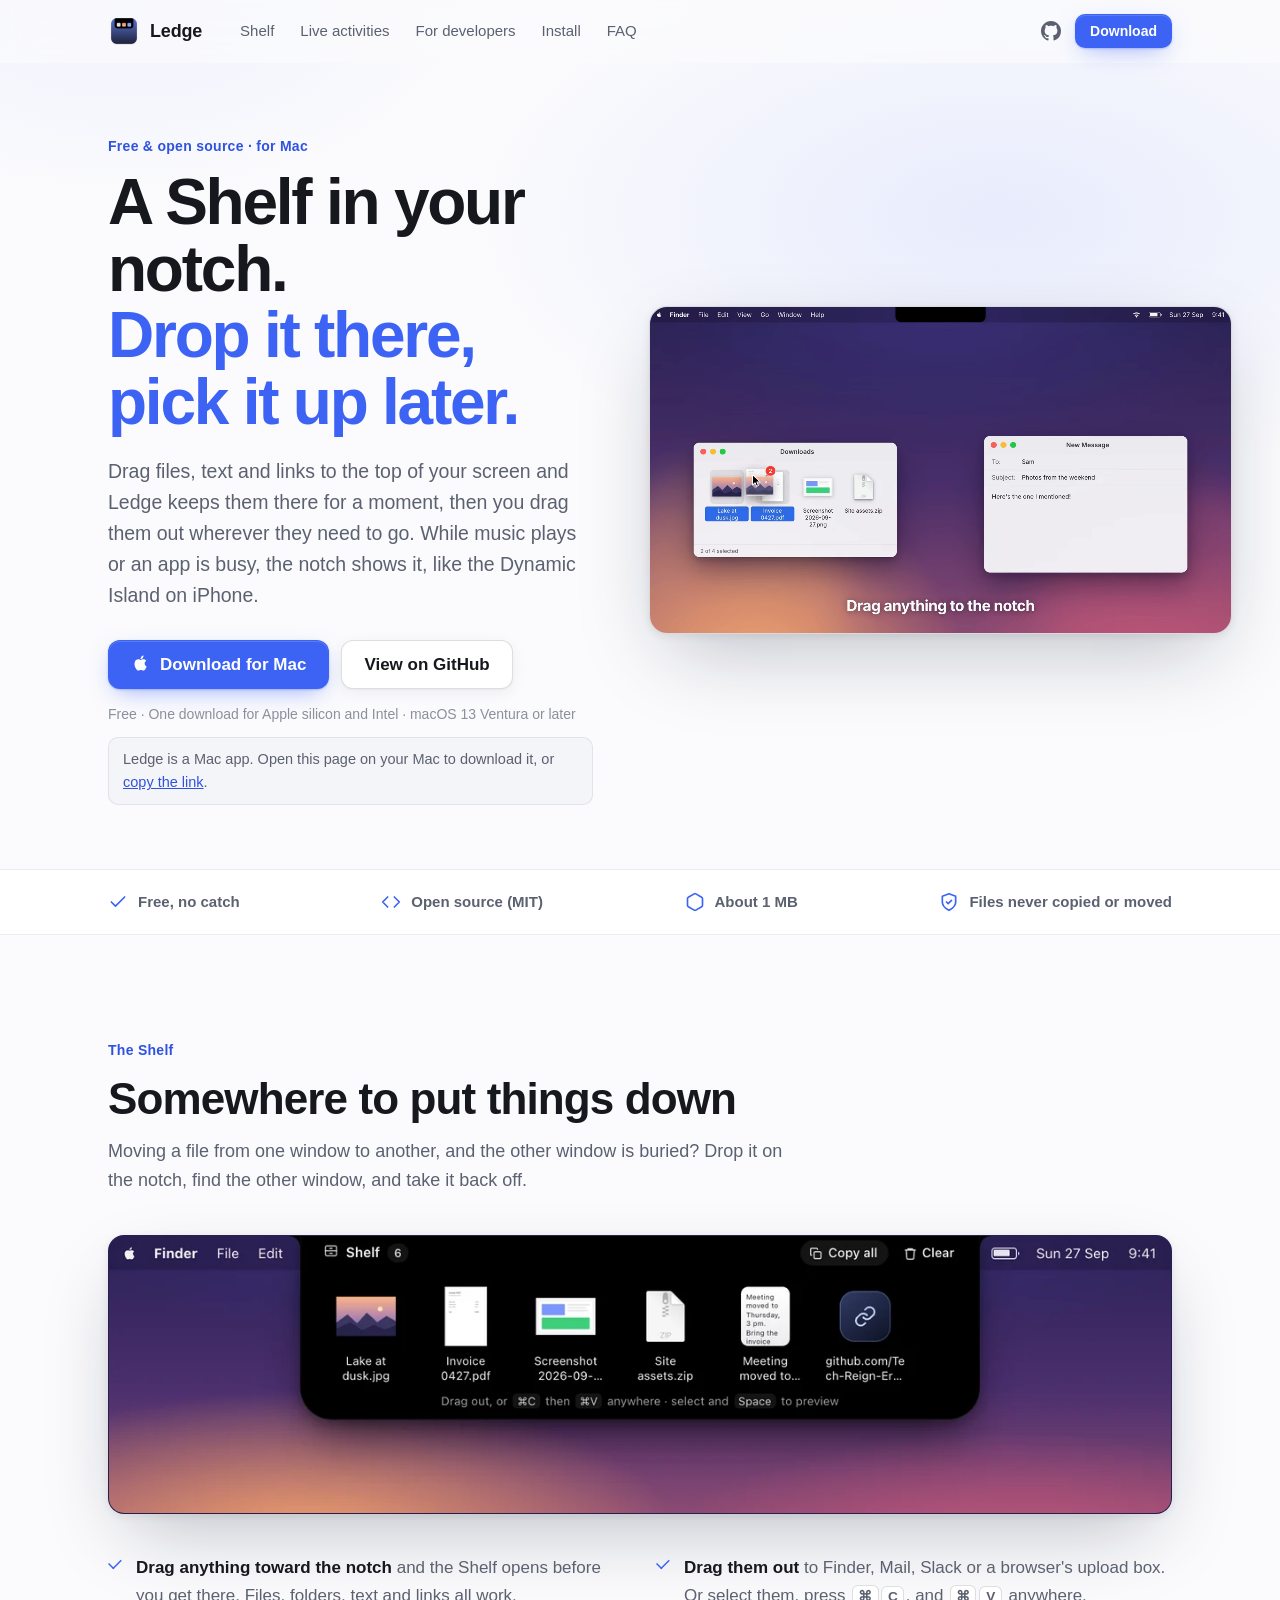
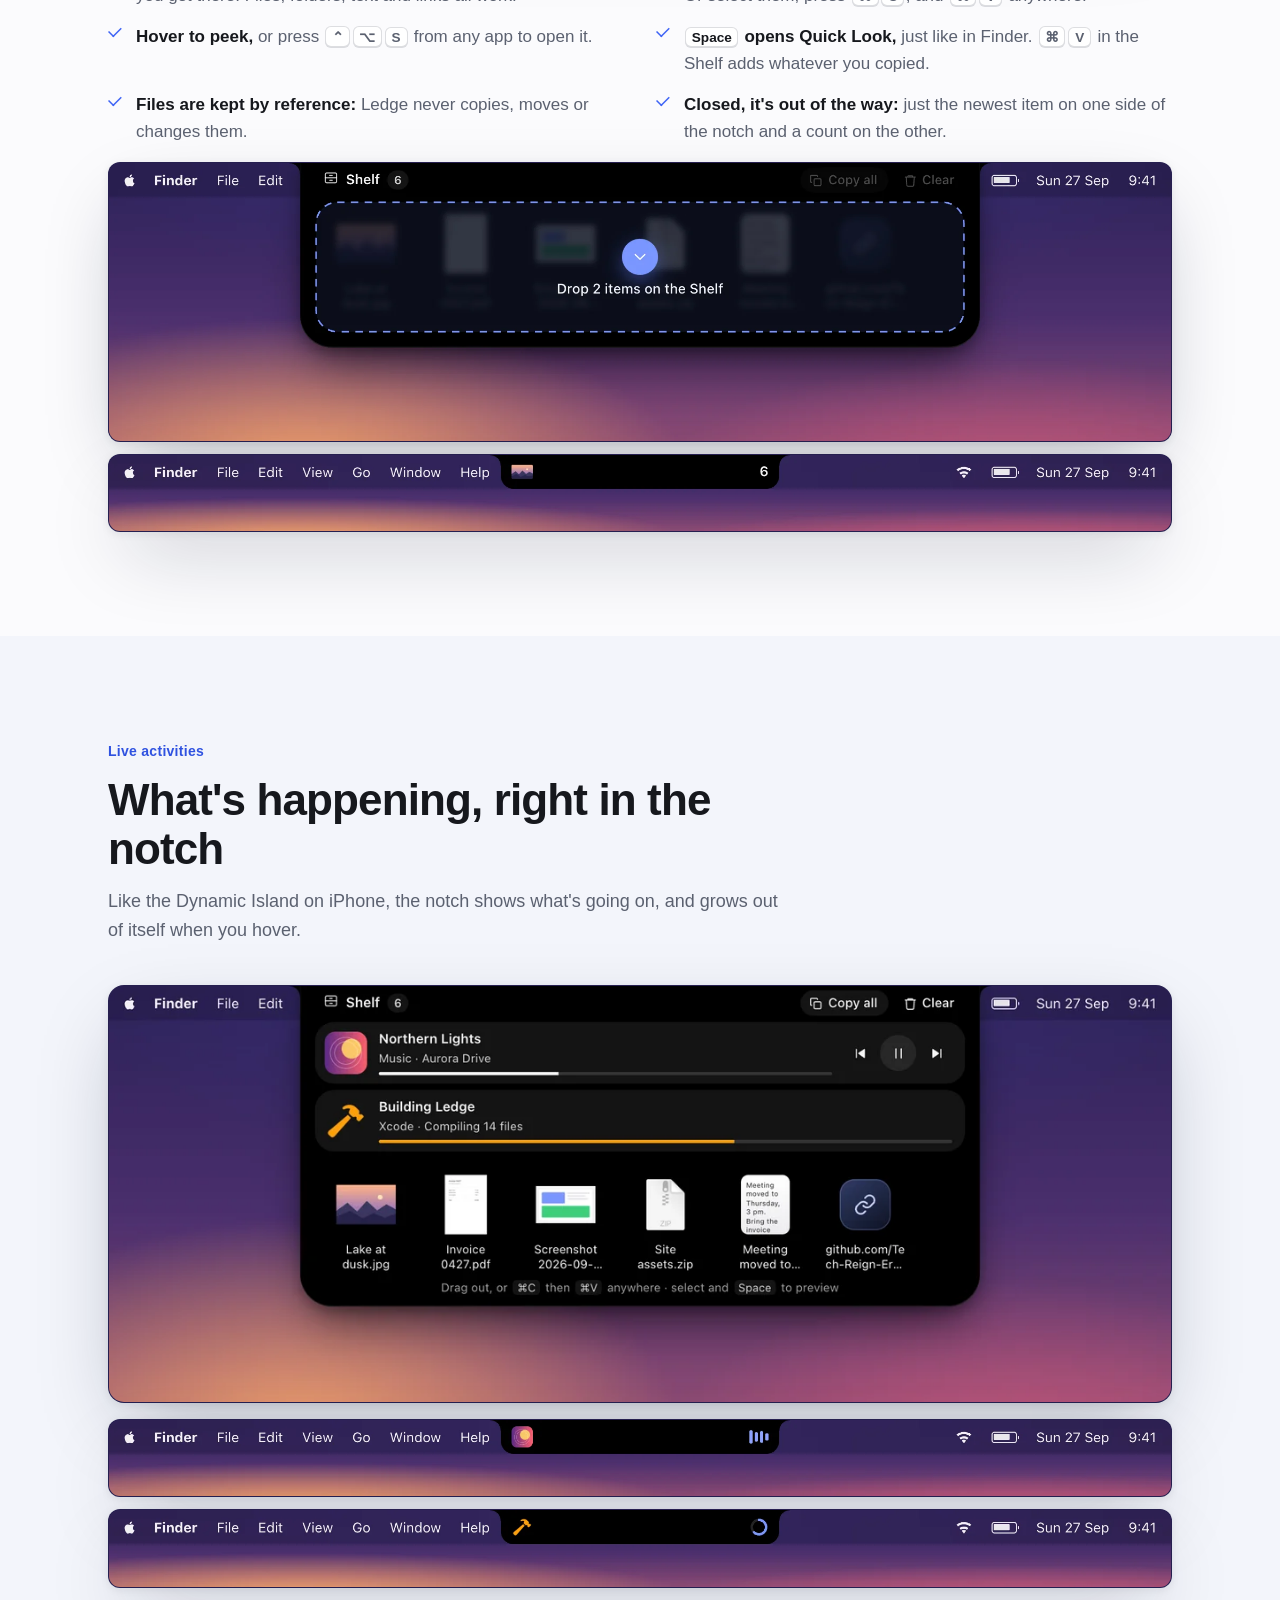
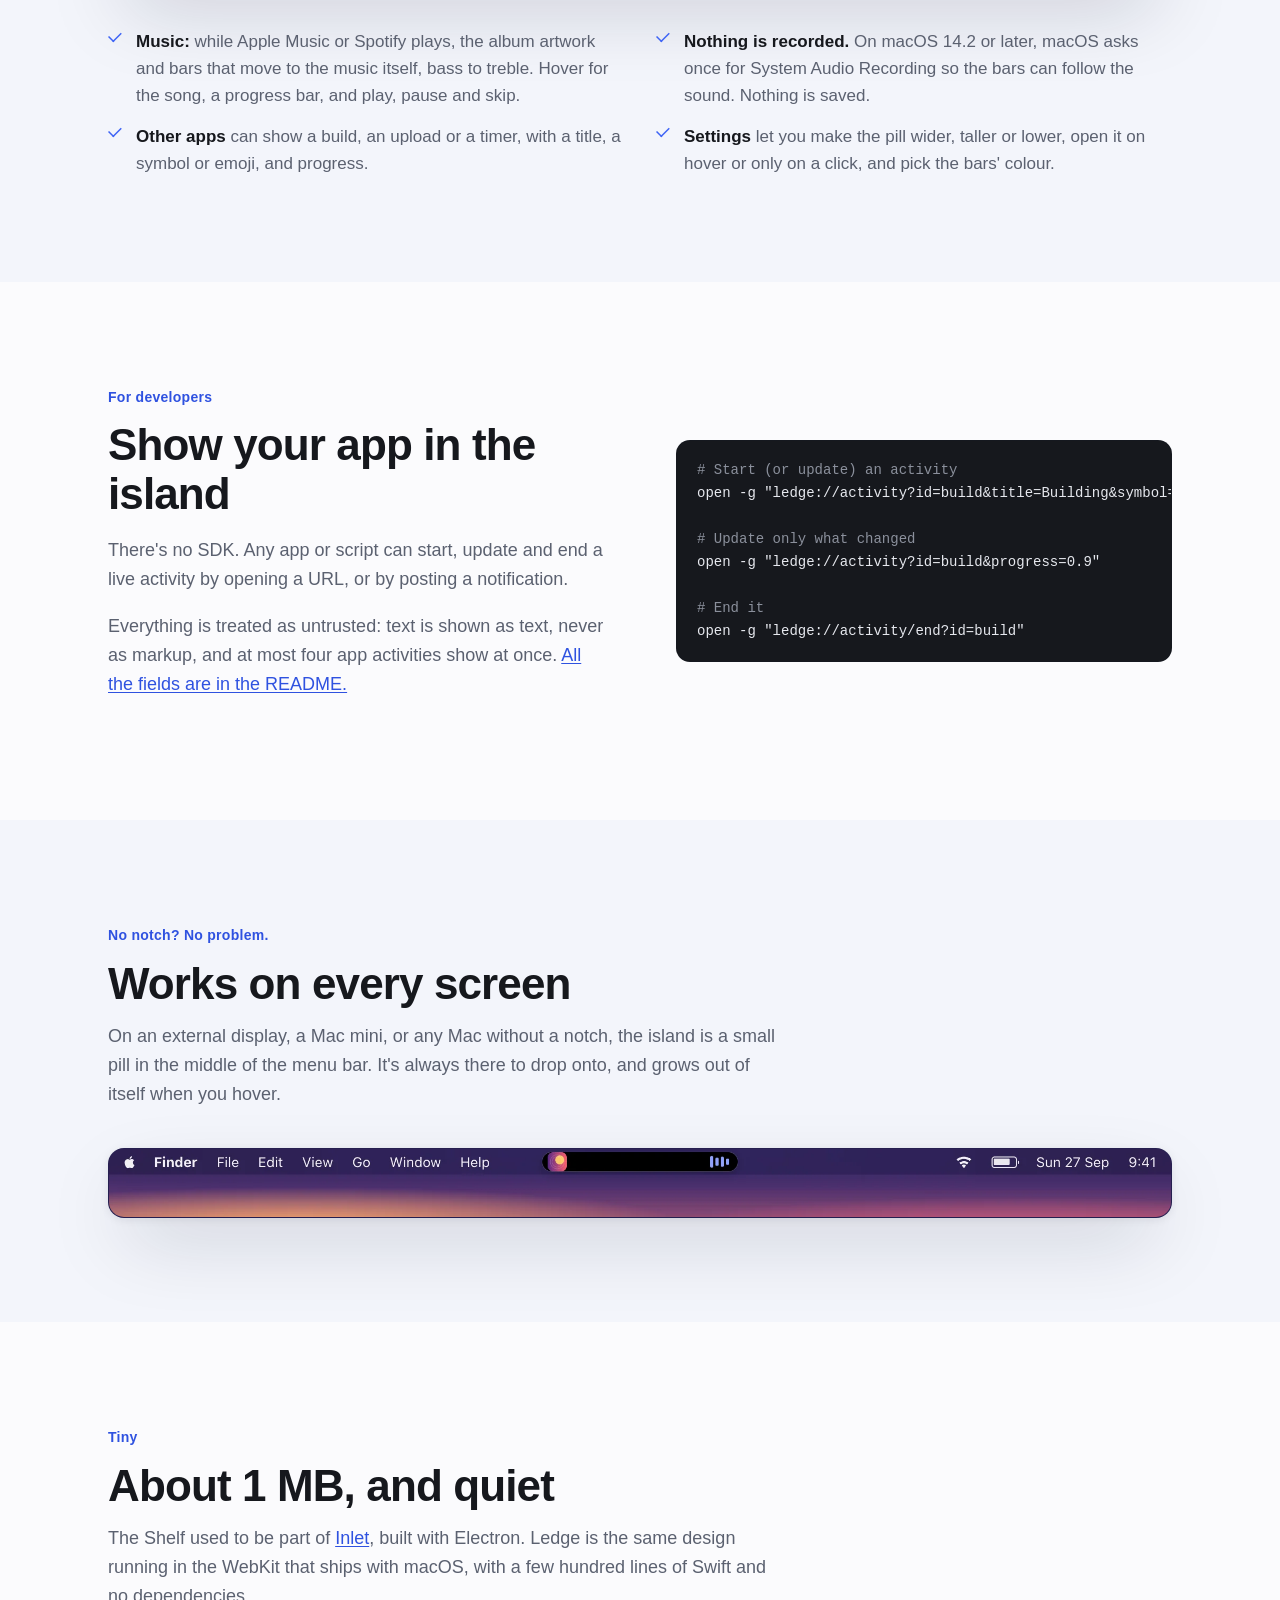
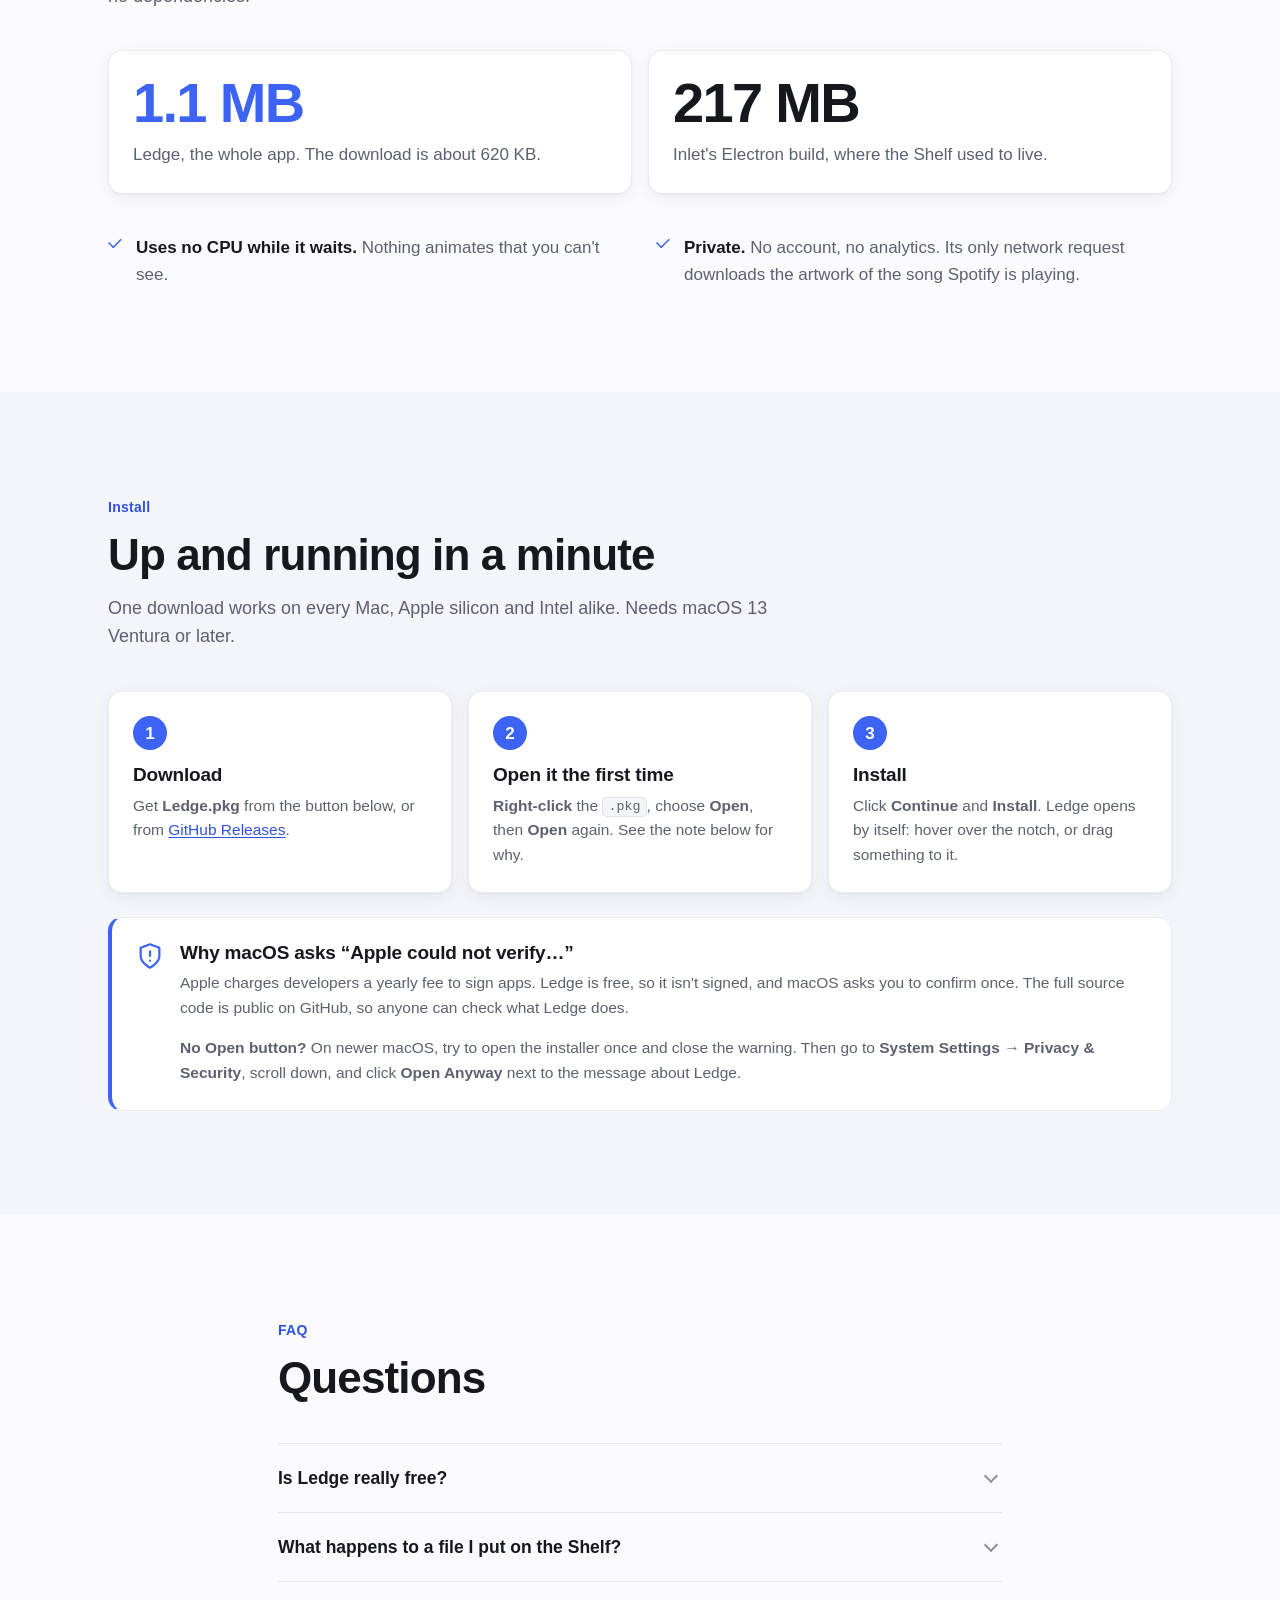
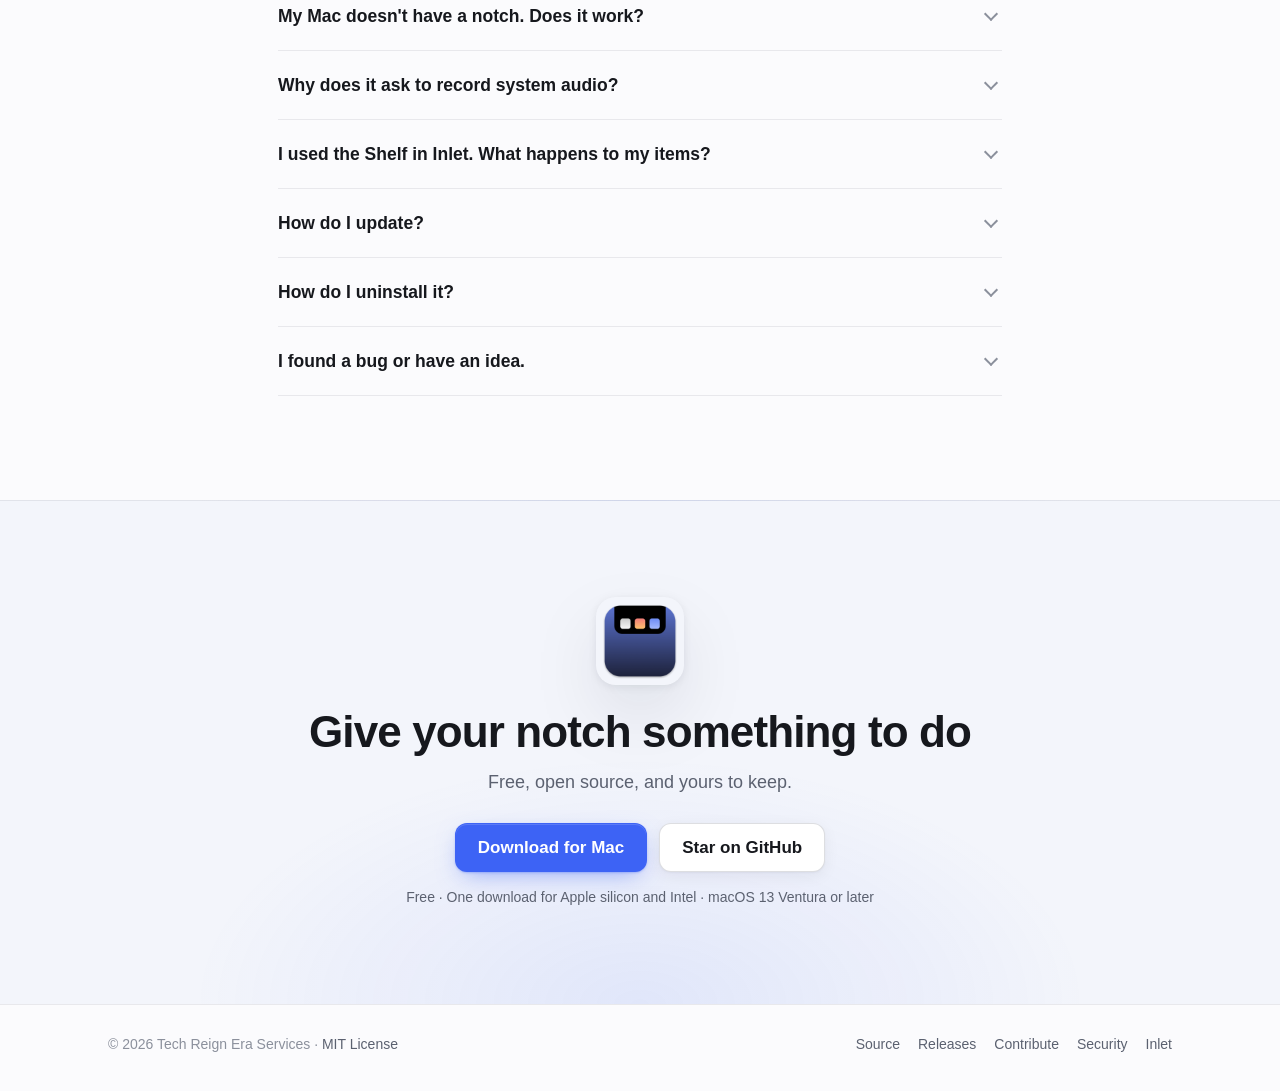
==== site/index.html @ 385684a1 "docs: demo video, screenshots and a GitHub Pages site - README opens with a 20-second demo (GIF, wit" ====
<!doctype html>
<html lang="en">
<head>
<meta charset="utf-8">
<meta name="viewport" content="width=device-width, initial-scale=1">
<title>Ledge: a Shelf in your Mac's notch</title>
<meta name="description" content="Ledge is a free, open-source Mac app that turns the notch into a Shelf. Drag files, text and links to it, then drag them out wherever they need to go. It also shows the song that's playing and what your other apps are doing, like the Dynamic Island. About 1 MB.">
<link rel="canonical" href="https://tech-reign-era-services.github.io/ledge/">
<meta name="theme-color" content="#fbfbfd" media="(prefers-color-scheme: light)">
<meta name="theme-color" content="#1b1c20" media="(prefers-color-scheme: dark)">
<meta name="color-scheme" content="light dark">

<meta property="og:type" content="website">
<meta property="og:site_name" content="Ledge">
<meta property="og:title" content="Ledge: a Shelf in your Mac's notch">
<meta property="og:description" content="Drag files, text and links to the notch, then drag them out wherever they go. Plus live activities, like the Dynamic Island. Free, open source, about 1 MB.">
<meta property="og:url" content="https://tech-reign-era-services.github.io/ledge/">
<meta property="og:image" content="https://tech-reign-era-services.github.io/ledge/assets/og.png">
<meta property="og:image:width" content="1200">
<meta property="og:image:height" content="630">
<meta property="og:image:alt" content="Ledge's icon and name: a Shelf in your Mac's notch">
<meta name="twitter:card" content="summary_large_image">
<meta name="twitter:title" content="Ledge: a Shelf in your Mac's notch">
<meta name="twitter:description" content="Drag files, text and links to the notch, then drag them out wherever they go. Free and open source.">
<meta name="twitter:image" content="https://tech-reign-era-services.github.io/ledge/assets/og.png">

<link rel="icon" href="favicon.ico" sizes="32x32">
<link rel="icon" href="assets/favicon-64.png" type="image/png" sizes="64x64">
<link rel="apple-touch-icon" href="assets/apple-touch-icon.png">
<link rel="preload" as="image" href="assets/hero-poster.webp" type="image/webp">
<link rel="stylesheet" href="styles.css">

<script type="application/ld+json">
{
  "@context": "https://schema.org",
  "@type": "SoftwareApplication",
  "name": "Ledge",
  "description": "A free, open-source Mac app that turns the notch into a Shelf for files, text and links, with live activities like the Dynamic Island.",
  "applicationCategory": "UtilitiesApplication",
  "operatingSystem": "macOS 13 or later",
  "softwareVersion": "1.2.0",
  "url": "https://tech-reign-era-services.github.io/ledge/",
  "downloadUrl": "https://github.com/Tech-Reign-Era-Services/ledge/releases/latest",
  "image": "https://tech-reign-era-services.github.io/ledge/assets/og.png",
  "screenshot": "https://tech-reign-era-services.github.io/ledge/assets/shelf.webp",
  "video": {
    "@type": "VideoObject",
    "name": "Ledge in 20 seconds",
    "description": "Files dragged to the notch, one dragged out into an email, a song playing in the island, and a build's progress from another app.",
    "thumbnailUrl": "https://tech-reign-era-services.github.io/ledge/assets/hero-poster.jpg",
    "contentUrl": "https://tech-reign-era-services.github.io/ledge/assets/hero.mp4",
    "uploadDate": "2026-09-27",
    "duration": "PT20S"
  },
  "license": "https://opensource.org/licenses/MIT",
  "isAccessibleForFree": true,
  "offers": { "@type": "Offer", "price": "0", "priceCurrency": "USD" },
  "author": { "@type": "Organization", "name": "Tech Reign Era Services", "url": "https://github.com/Tech-Reign-Era-Services" }
}
</script>
</head>
<body>

<a class="skip" href="#main">Skip to content</a>

<header class="nav" id="top">
  <div class="wrap nav-inner">
    <a class="brand" href="#top" aria-label="Ledge home">
      <img src="assets/icon-256.png" alt="" width="32" height="32">
      <span>Ledge</span>
    </a>
    <nav class="nav-links" aria-label="Sections">
      <a href="#shelf">Shelf</a>
      <a href="#live">Live activities</a>
      <a href="#apps">For developers</a>
      <a href="#install">Install</a>
      <a href="#faq">FAQ</a>
    </nav>
    <div class="nav-actions">
      <a class="gh-link" href="https://github.com/Tech-Reign-Era-Services/ledge" aria-label="Ledge on GitHub">
        <svg viewBox="0 0 16 16" width="20" height="20" aria-hidden="true"><path fill="currentColor" d="M8 0C3.58 0 0 3.58 0 8c0 3.54 2.29 6.53 5.47 7.59.4.07.55-.17.55-.38 0-.19-.01-.82-.01-1.49-2.01.37-2.53-.49-2.69-.94-.09-.23-.48-.94-.82-1.13-.28-.15-.68-.52-.01-.53.63-.01 1.08.58 1.23.82.72 1.21 1.87.87 2.33.66.07-.52.28-.87.51-1.07-1.78-.2-3.64-.89-3.64-3.95 0-.87.31-1.59.82-2.15-.08-.2-.36-1.02.08-2.12 0 0 .67-.21 2.2.82.64-.18 1.32-.27 2-.27.68 0 1.36.09 2 .27 1.53-1.04 2.2-.82 2.2-.82.44 1.1.16 1.92.08 2.12.51.56.82 1.27.82 2.15 0 3.07-1.87 3.75-3.65 3.95.29.25.54.73.54 1.48 0 1.07-.01 1.93-.01 2.2 0 .21.15.46.55.38A8.013 8.013 0 0 0 16 8c0-4.42-3.58-8-8-8Z"/></svg>
      </a>
      <a class="btn btn-sm btn-primary" href="https://github.com/Tech-Reign-Era-Services/ledge/releases/latest" data-download>Download</a>
    </div>
  </div>
</header>

<main id="main">

  <!-- Hero -->
  <section class="hero">
    <div class="wrap hero-grid">
      <div class="hero-copy">
        <p class="eyebrow">Free &amp; open source · for Mac</p>
        <h1>A Shelf in your notch. <span class="accent">Drop it there, pick it up later.</span></h1>
        <p class="lede">Drag files, text and links to the top of your screen and Ledge keeps them there for a moment, then you drag them out wherever they need to go. While music plays or an app is busy, the notch shows it, like the Dynamic Island on iPhone.</p>
        <div class="cta-row">
          <a class="btn btn-lg btn-primary" href="https://github.com/Tech-Reign-Era-Services/ledge/releases/latest" data-download>
            <svg viewBox="0 0 24 24" width="20" height="20" aria-hidden="true" class="apple"><path fill="currentColor" d="M16.37 12.63c-.02-2.26 1.85-3.35 1.93-3.4-1.05-1.54-2.69-1.75-3.27-1.77-1.39-.14-2.72.82-3.42.82-.71 0-1.8-.8-2.96-.78-1.52.02-2.93.89-3.71 2.25-1.58 2.75-.4 6.81 1.14 9.04.75 1.09 1.65 2.31 2.82 2.27 1.13-.05 1.56-.73 2.93-.73 1.36 0 1.75.73 2.95.71 1.22-.02 1.99-1.11 2.73-2.2.86-1.26 1.22-2.49 1.24-2.55-.03-.01-2.37-.91-2.38-3.61v-.05ZM14.12 5.98c.62-.76 1.04-1.8.93-2.85-.9.04-1.99.6-2.63 1.35-.58.67-1.08 1.74-.95 2.77 1 .08 2.03-.51 2.65-1.27Z"/></svg>
            Download for Mac
          </a>
          <a class="btn btn-lg btn-ghost" href="https://github.com/Tech-Reign-Era-Services/ledge">View on GitHub</a>
        </div>
        <p class="fineprint" data-release-meta>Free · One download for Apple silicon and Intel · macOS 13 Ventura or later</p>
        <p class="not-mac" hidden>Ledge is a Mac app. Open this page on your Mac to download it, or <button type="button" class="linklike" data-copy-link>copy the link</button>.</p>
      </div>
      <div class="hero-visual">
        <figure class="hero-video">
          <video autoplay muted loop playsinline preload="auto" width="1600" height="900" poster="assets/hero-poster.webp" aria-label="Ledge in 20 seconds: two files dragged from Finder to the notch, one dragged out into an email, a song playing in the island, and a build's progress from another app." data-hero-video>
            <source src="assets/hero.webm" type="video/webm">
            <source src="assets/hero.mp4" type="video/mp4">
            <img src="assets/hero-poster.jpg" width="1600" height="900" alt="Ledge open under the notch, showing the song that's playing and two files on the Shelf.">
          </video>
          <button type="button" class="video-toggle" data-video-toggle aria-label="Pause video">
            <svg class="i-pause" viewBox="0 0 24 24" aria-hidden="true"><path d="M8 5v14M16 5v14"/></svg>
            <svg class="i-play" viewBox="0 0 24 24" aria-hidden="true"><path d="M7 4.5v15l12-7.5z"/></svg>
          </button>
        </figure>
      </div>
    </div>
  </section>

  <!-- Trust strip -->
  <section class="trust" aria-label="Promises">
    <ul class="wrap trust-list">
      <li><svg viewBox="0 0 24 24" aria-hidden="true"><path d="M20 6 9 17l-5-5"/></svg>Free, no catch</li>
      <li><svg viewBox="0 0 24 24" aria-hidden="true"><path d="m16 18 6-6-6-6M8 6l-6 6 6 6"/></svg>Open source (MIT)</li>
      <li><svg viewBox="0 0 24 24" aria-hidden="true"><path d="M21 16V8a2 2 0 0 0-1-1.73l-7-4a2 2 0 0 0-2 0l-7 4A2 2 0 0 0 3 8v8a2 2 0 0 0 1 1.73l7 4a2 2 0 0 0 2 0l7-4A2 2 0 0 0 21 16z"/></svg>About 1 MB</li>
      <li><svg viewBox="0 0 24 24" aria-hidden="true"><path d="M12 22s8-4 8-10V5l-8-3-8 3v7c0 6 8 10 8 10z"/><path d="m9 12 2 2 4-4"/></svg>Files never copied or moved</li>
    </ul>
  </section>

  <!-- Shelf -->
  <section class="section" id="shelf">
    <div class="wrap">
      <header class="section-head">
        <p class="eyebrow">The Shelf</p>
        <h2>Somewhere to put things down</h2>
        <p>Moving a file from one window to another, and the other window is buried? Drop it on the notch, find the other window, and take it back off.</p>
      </header>

      <figure class="shot">
        <img src="assets/shelf-1200.webp" srcset="assets/shelf-1200.webp 1200w, assets/shelf.webp 2000w" sizes="(min-width: 1100px) 1064px, 100vw" width="2000" height="524" loading="lazy" decoding="async" alt="The Shelf open under the notch, holding a photo, a PDF, a screenshot, a zip file, a note and a link.">
      </figure>

      <ul class="points">
        <li><strong>Drag anything toward the notch</strong> and the Shelf opens before you get there. Files, folders, text and links all work.</li>
        <li><strong>Drag them out</strong> to Finder, Mail, Slack or a browser's upload box. Or select them, press <kbd>⌘</kbd><kbd>C</kbd>, and <kbd>⌘</kbd><kbd>V</kbd> anywhere.</li>
        <li><strong>Hover to peek,</strong> or press <kbd>⌃</kbd><kbd>⌥</kbd><kbd>S</kbd> from any app to open it.</li>
        <li><strong><kbd>Space</kbd> opens Quick Look,</strong> just like in Finder. <kbd>⌘</kbd><kbd>V</kbd> in the Shelf adds whatever you copied.</li>
        <li><strong>Files are kept by reference:</strong> Ledge never copies, moves or changes them.</li>
        <li><strong>Closed, it's out of the way:</strong> just the newest item on one side of the notch and a count on the other.</li>
      </ul>

      <div class="shots">
        <figure class="shot"><img src="assets/drop.webp" width="2000" height="524" loading="lazy" decoding="async" alt="The Shelf opening to take two files being dragged to it: a dashed outline says “Drop 2 items on the Shelf”."></figure>
        <figure class="shot"><img src="assets/closed.webp" width="2000" height="144" loading="lazy" decoding="async" alt="The closed Shelf in the menu bar: a thumbnail of the newest item to the left of the notch and the number 6 to the right."></figure>
      </div>
    </div>
  </section>

  <!-- Live activities -->
  <section class="section section-tint" id="live">
    <div class="wrap">
      <header class="section-head">
        <p class="eyebrow">Live activities</p>
        <h2>What's happening, right in the notch</h2>
        <p>Like the Dynamic Island on iPhone, the notch shows what's going on, and grows out of itself when you hover.</p>
      </header>

      <figure class="shot">
        <img src="assets/both-1200.webp" srcset="assets/both-1200.webp 1200w, assets/both.webp 2000w" sizes="(min-width: 1100px) 1064px, 100vw" width="2000" height="784" loading="lazy" decoding="async" alt="The island open: the song Northern Lights playing with its artwork, a progress bar and play controls, a “Building Ledge” activity from Xcode with its progress, and the Shelf's items below.">
      </figure>

      <div class="shots">
        <figure class="shot"><img src="assets/music-closed.webp" width="2000" height="144" loading="lazy" decoding="async" alt="While music plays, the closed island shows the album artwork and four bars moving to the music."></figure>
        <figure class="shot"><img src="assets/build-closed.webp" width="2000" height="144" loading="lazy" decoding="async" alt="While a build runs, the closed island shows a hammer and a progress ring."></figure>
      </div>

      <ul class="points">
        <li><strong>Music:</strong> while Apple Music or Spotify plays, the album artwork and bars that move to the music itself, bass to treble. Hover for the song, a progress bar, and play, pause and skip.</li>
        <li><strong>Nothing is recorded.</strong> On macOS 14.2 or later, macOS asks once for System Audio Recording so the bars can follow the sound. Nothing is saved.</li>
        <li><strong>Other apps</strong> can show a build, an upload or a timer, with a title, a symbol or emoji, and progress.</li>
        <li><strong>Settings</strong> let you make the pill wider, taller or lower, open it on hover or only on a click, and pick the bars' colour.</li>
      </ul>
    </div>
  </section>

  <!-- For developers -->
  <section class="section" id="apps">
    <div class="wrap split">
      <div>
        <p class="eyebrow">For developers</p>
        <h2>Show your app in the island</h2>
        <p>There's no SDK. Any app or script can start, update and end a live activity by opening a URL, or by posting a notification.</p>
        <p>Everything is treated as untrusted: text is shown as text, never as markup, and at most four app activities show at once. <a href="https://github.com/Tech-Reign-Era-Services/ledge#show-your-app-in-the-island">All the fields are in the README.</a></p>
      </div>
      <div>
<pre class="code"><code><span class="c"># Start (or update) an activity</span>
open -g "ledge://activity?id=build&amp;title=Building&amp;symbol=hammer.fill&amp;progress=0.4"

<span class="c"># Update only what changed</span>
open -g "ledge://activity?id=build&amp;progress=0.9"

<span class="c"># End it</span>
open -g "ledge://activity/end?id=build"</code></pre>
      </div>
    </div>
  </section>

  <!-- No notch -->
  <section class="section section-tint" id="no-notch">
    <div class="wrap">
      <header class="section-head">
        <p class="eyebrow">No notch? No problem.</p>
        <h2>Works on every screen</h2>
        <p>On an external display, a Mac mini, or any Mac without a notch, the island is a small pill in the middle of the menu bar. It's always there to drop onto, and grows out of itself when you hover.</p>
      </header>
      <figure class="shot">
        <img src="assets/pill.webp" width="2000" height="128" loading="lazy" decoding="async" alt="A menu bar without a notch: the island is a black pill in the middle, showing album artwork and music bars.">
      </figure>
    </div>
  </section>

  <!-- Size -->
  <section class="section" id="small">
    <div class="wrap">
      <header class="section-head">
        <p class="eyebrow">Tiny</p>
        <h2>About 1 MB, and quiet</h2>
        <p>The Shelf used to be part of <a href="https://tech-reign-era-services.github.io/inlet/">Inlet</a>, built with Electron. Ledge is the same design running in the WebKit that ships with macOS, with a few hundred lines of Swift and no dependencies.</p>
      </header>
      <div class="sizes">
        <div class="size us"><b>1.1 MB</b><p>Ledge, the whole app. The download is about 620 KB.</p></div>
        <div class="size"><b>217 MB</b><p>Inlet's Electron build, where the Shelf used to live.</p></div>
      </div>
      <ul class="points">
        <li><strong>Uses no CPU while it waits.</strong> Nothing animates that you can't see.</li>
        <li><strong>Private.</strong> No account, no analytics. Its only network request downloads the artwork of the song Spotify is playing.</li>
      </ul>
    </div>
  </section>

  <!-- Install -->
  <section class="section section-tint" id="install">
    <div class="wrap">
      <header class="section-head">
        <p class="eyebrow">Install</p>
        <h2>Up and running in a minute</h2>
        <p>One download works on every Mac, Apple silicon and Intel alike. Needs macOS 13 Ventura or later.</p>
      </header>
      <ol class="steps">
        <li>
          <span class="step-n">1</span>
          <h3>Download</h3>
          <p>Get <b data-pkg-name>Ledge.pkg</b> from the button below, or from <a href="https://github.com/Tech-Reign-Era-Services/ledge/releases/latest">GitHub Releases</a>.</p>
        </li>
        <li>
          <span class="step-n">2</span>
          <h3>Open it the first time</h3>
          <p><b>Right-click</b> the <code>.pkg</code>, choose <b>Open</b>, then <b>Open</b> again. See the note below for why.</p>
        </li>
        <li>
          <span class="step-n">3</span>
          <h3>Install</h3>
          <p>Click <b>Continue</b> and <b>Install</b>. Ledge opens by itself: hover over the notch, or drag something to it.</p>
        </li>
      </ol>

      <aside class="note" id="gatekeeper">
        <div class="note-icon"><svg viewBox="0 0 24 24" aria-hidden="true"><path d="M12 22s8-4 8-10V5l-8-3-8 3v7c0 6 8 10 8 10z"/><path d="M12 8v4M12 16h.01"/></svg></div>
        <div>
          <h3>Why macOS asks “Apple could not verify…”</h3>
          <p>Apple charges developers a yearly fee to sign apps. Ledge is free, so it isn't signed, and macOS asks you to confirm once. The full source code is public on GitHub, so anyone can check what Ledge does.</p>
          <p><b>No Open button?</b> On newer macOS, try to open the installer once and close the warning. Then go to <b>System Settings → Privacy &amp; Security</b>, scroll down, and click <b>Open Anyway</b> next to the message about Ledge.</p>
        </div>
      </aside>
    </div>
  </section>

  <!-- FAQ -->
  <section class="section" id="faq">
    <div class="wrap narrow">
      <header class="section-head">
        <p class="eyebrow">FAQ</p>
        <h2>Questions</h2>
      </header>
      <div class="faq">
        <details>
          <summary>Is Ledge really free?</summary>
          <p>Yes. No trial, no subscription, no ads, no account. It's open source under the MIT license, made by Tech Reign Era Services.</p>
        </details>
        <details>
          <summary>What happens to a file I put on the Shelf?</summary>
          <p>Nothing. Ledge only remembers where the file is. It's never copied, moved or changed, and removing it from the Shelf leaves the file where it was.</p>
        </details>
        <details>
          <summary>My Mac doesn't have a notch. Does it work?</summary>
          <p>Yes. Without a notch, like on an external display or a Mac mini, the island is a small pill in the middle of the menu bar.</p>
        </details>
        <details>
          <summary>Why does it ask to record system audio?</summary>
          <p>So the music bars can move to the song that's playing, bass to treble. It listens to Apple Music or Spotify only while they play, and nothing is recorded or saved. Say no and the bars simply dance by themselves. This needs macOS 14.2 or later.</p>
        </details>
        <details>
          <summary>I used the Shelf in Inlet. What happens to my items?</summary>
          <p>The first time Ledge runs, it brings over anything that was on Inlet's Shelf.</p>
        </details>
        <details>
          <summary>How do I update?</summary>
          <p>Download the new installer and run it. It quits Ledge for you and keeps your Shelf and settings. To hear about new versions, open the <a href="https://github.com/Tech-Reign-Era-Services/ledge">GitHub page</a>, click <b>Watch</b>, and choose <b>Releases</b>.</p>
        </details>
        <details>
          <summary>How do I uninstall it?</summary>
          <p>Choose <b>Quit Ledge</b> from its menu bar icon and move it from Applications to the Trash. To remove its settings too, delete <code>~/Library/Application Support/Ledge</code>. Your files aren't touched.</p>
        </details>
        <details>
          <summary>I found a bug or have an idea.</summary>
          <p>Please <a href="https://github.com/Tech-Reign-Era-Services/ledge/issues/new/choose">open an issue</a>. Pull requests are welcome too.</p>
        </details>
      </div>
    </div>
  </section>

  <!-- Final CTA -->
  <section class="final">
    <div class="wrap final-inner">
      <img src="assets/icon-256.png" alt="" width="88" height="88" loading="lazy">
      <h2>Give your notch something to do</h2>
      <p>Free, open source, and yours to keep.</p>
      <div class="cta-row cta-center">
        <a class="btn btn-lg btn-primary" href="https://github.com/Tech-Reign-Era-Services/ledge/releases/latest" data-download>Download for Mac</a>
        <a class="btn btn-lg btn-ghost" href="https://github.com/Tech-Reign-Era-Services/ledge">Star on GitHub</a>
      </div>
      <p class="fineprint" data-release-meta>Free · One download for Apple silicon and Intel · macOS 13 Ventura or later</p>
    </div>
  </section>
</main>

<footer class="footer">
  <div class="wrap footer-inner">
    <p>© 2026 Tech Reign Era Services · <a href="https://github.com/Tech-Reign-Era-Services/ledge/blob/main/LICENSE">MIT License</a></p>
    <nav aria-label="Project links">
      <a href="https://github.com/Tech-Reign-Era-Services/ledge">Source</a>
      <a href="https://github.com/Tech-Reign-Era-Services/ledge/releases">Releases</a>
      <a href="https://github.com/Tech-Reign-Era-Services/ledge/blob/main/CONTRIBUTING.md">Contribute</a>
      <a href="https://github.com/Tech-Reign-Era-Services/ledge/blob/main/SECURITY.md">Security</a>
      <a href="https://tech-reign-era-services.github.io/inlet/">Inlet</a>
    </nav>
  </div>
</footer>

<script src="main.js" defer></script>
</body>
</html>
---- site/styles.css ----
/* Ledge landing page. Shares its look with Inlet's page (inlet/site/styles.css). */
:root {
  --bg: #fbfbfd;
  --bg-tint: #f3f5fb;
  --surface: #ffffff;
  --surface-2: #f4f5f8;
  --border: rgba(15, 23, 42, 0.08);
  --border-strong: rgba(15, 23, 42, 0.14);
  --text: #16181d;
  --text-2: #5b6170;
  --text-3: #8b909c;
  --accent: #3d63f5;
  --accent-2: #5a7dff;
  --accent-ink: #2f52e0;
  --accent-soft: rgba(61, 99, 245, 0.1);
  --on-accent: #ffffff;
  --success: #1faa59;
  --shadow: 0 1px 2px rgba(15, 23, 42, 0.04), 0 4px 16px rgba(15, 23, 42, 0.06);
  --shadow-lg: 0 30px 80px -20px rgba(15, 23, 42, 0.28), 0 2px 8px rgba(15, 23, 42, 0.08);
  --radius: 14px;
  --radius-sm: 9px;
  --font: -apple-system, BlinkMacSystemFont, "SF Pro Text", "Segoe UI", Inter, Roboto, "Helvetica Neue", Arial, sans-serif;
  --font-display: -apple-system, BlinkMacSystemFont, "SF Pro Display", "Segoe UI", Inter, Roboto, "Helvetica Neue", Arial, sans-serif;
  --mono: ui-monospace, "SF Mono", Menlo, Consolas, monospace;
  --wrap: 1120px;
  color-scheme: light;
}

@media (prefers-color-scheme: dark) {
  :root:not([data-theme="light"]) {
    --bg: #141518;
    --bg-tint: #1b1c20;
    --surface: #24252b;
    --surface-2: #2b2c33;
    --border: rgba(255, 255, 255, 0.07);
    --border-strong: rgba(255, 255, 255, 0.13);
    --text: #eceef3;
    --text-2: #a3a8b5;
    --text-3: #737886;
    --accent: #6182ff;
    --accent-2: #7b96ff;
    --accent-ink: #8aa2ff;
    --accent-soft: rgba(97, 130, 255, 0.16);
    --on-accent: #ffffff;
    --success: #3ccf7a;
    --shadow: 0 1px 2px rgba(0, 0, 0, 0.3), 0 4px 16px rgba(0, 0, 0, 0.2);
    --shadow-lg: 0 30px 80px -20px rgba(0, 0, 0, 0.7), 0 2px 8px rgba(0, 0, 0, 0.3);
    color-scheme: dark;
  }
}

*, *::before, *::after { box-sizing: border-box; }
html { scroll-behavior: smooth; scroll-padding-top: 76px; -webkit-text-size-adjust: 100%; }
body {
  margin: 0;
  background: var(--bg);
  color: var(--text);
  font: 17px/1.6 var(--font);
  -webkit-font-smoothing: antialiased;
  text-rendering: optimizeLegibility;
  overflow-x: hidden;
}
img { max-width: 100%; height: auto; display: block; }
a { color: var(--accent-ink); text-decoration-thickness: 1px; text-underline-offset: 2px; }
a:hover { color: var(--accent); }
:focus-visible { outline: 2px solid var(--accent); outline-offset: 3px; border-radius: 4px; }
code { font: 0.86em var(--mono); background: var(--surface-2); border: 1px solid var(--border); padding: 0.08em 0.38em; border-radius: 5px; overflow-wrap: anywhere; }
kbd { font: 600 0.8em var(--font); display: inline-block; min-width: 1.7em; text-align: center; padding: 0.1em 0.4em; margin: 0 0.1em; border-radius: 6px; background: var(--surface); border: 1px solid var(--border-strong); box-shadow: 0 1px 0 var(--border-strong); }
q { quotes: "“" "”"; }
h1, h2, h3 { font-family: var(--font-display); margin: 0; letter-spacing: -0.02em; line-height: 1.12; }
h2 { font-size: clamp(30px, 4.2vw, 44px); font-weight: 700; }
h3 { font-size: 19px; font-weight: 650; letter-spacing: -0.01em; }
p { margin: 0 0 1em; }

.wrap { width: 100%; max-width: var(--wrap); margin: 0 auto; padding: 0 16px; }
@media (min-width: 640px) { .wrap { padding: 0 28px; } }
.narrow { max-width: 780px; }

.skip { position: absolute; left: -9999px; top: 8px; z-index: 100; background: var(--surface); padding: 8px 14px; border-radius: 8px; }
.skip:focus { left: 8px; }

.eyebrow { font-size: 14px; font-weight: 650; letter-spacing: 0.02em; color: var(--accent-ink); margin: 0 0 12px; }
.accent { color: var(--accent); }

/* Buttons */
.btn { display: inline-flex; align-items: center; justify-content: center; gap: 9px; font: 600 16px/1 var(--font); text-decoration: none; border-radius: 12px; border: 1px solid transparent; cursor: pointer; transition: background-color .15s, box-shadow .15s, transform .15s, color .15s; white-space: nowrap; }
.btn:active { transform: translateY(1px); }
.btn-sm { padding: 9px 14px; font-size: 14px; border-radius: 10px; }
.btn-lg { padding: 15px 22px; font-size: 17px; }
.btn-primary { background: var(--accent); color: var(--on-accent); box-shadow: 0 1px 2px rgba(61, 99, 245, 0.3), 0 8px 24px -8px rgba(61, 99, 245, 0.55), inset 0 1px 0 rgba(255, 255, 255, 0.15); }
.btn-primary:hover { background: var(--accent-2); color: var(--on-accent); }
.btn-ghost { background: var(--surface); color: var(--text); border-color: var(--border-strong); box-shadow: var(--shadow); }
.btn-ghost:hover { color: var(--text); border-color: var(--text-3); }
.btn .apple { margin-top: -3px; }
.linklike { background: none; border: 0; padding: 0; font: inherit; color: var(--accent-ink); text-decoration: underline; cursor: pointer; }

/* Nav */
.nav { position: sticky; top: 0; z-index: 50; background: color-mix(in srgb, var(--bg) 82%, transparent); backdrop-filter: saturate(180%) blur(16px); -webkit-backdrop-filter: saturate(180%) blur(16px); border-bottom: 1px solid transparent; transition: border-color .2s; }
.nav.scrolled { border-bottom-color: var(--border); }
.nav-inner { display: flex; align-items: center; gap: 20px; height: 62px; }
.brand { display: flex; align-items: center; gap: 10px; color: var(--text); text-decoration: none; font-weight: 700; font-size: 18px; letter-spacing: -0.01em; }
.brand img { border-radius: 8px; }
.nav-links { display: none; gap: 26px; margin-left: 18px; }
.nav-links a { color: var(--text-2); text-decoration: none; font-size: 15px; font-weight: 500; }
.nav-links a:hover { color: var(--text); }
.nav-actions { margin-left: auto; display: flex; align-items: center; gap: 14px; }
.gh-link { color: var(--text-2); display: flex; }
.gh-link:hover { color: var(--text); }
@media (min-width: 820px) { .nav-links { display: flex; } }

/* Hero */
.hero { padding: 48px 0 40px; position: relative; }
.hero::before { content: ""; position: absolute; inset: -62px 0 auto; height: 720px; z-index: -1; background: radial-gradient(60% 55% at 78% 30%, var(--accent-soft), transparent 70%), radial-gradient(40% 40% at 10% 0%, rgba(90, 125, 255, 0.07), transparent 70%); pointer-events: none; }
.hero-grid { display: grid; gap: 44px; align-items: center; }
.hero h1 { font-size: clamp(38px, 6.4vw, 64px); font-weight: 750; letter-spacing: -0.035em; line-height: 1.04; margin-bottom: 20px; }
.hero h1 .accent { display: block; }
.lede { font-size: clamp(17px, 2vw, 19.5px); color: var(--text-2); max-width: 36em; margin-bottom: 28px; }
.cta-row { display: flex; flex-wrap: wrap; gap: 12px; }
.cta-center { justify-content: center; }
.fineprint { font-size: 14px; color: var(--text-3); margin: 14px 0 0; }
.not-mac { font-size: 14.5px; color: var(--text-2); margin: 12px 0 0; padding: 10px 14px; border-radius: 10px; background: var(--surface-2); border: 1px solid var(--border); }
@media (max-width: 479px) { .hero .cta-row .btn { width: 100%; } }
@media (min-width: 1000px) {
  .hero { padding: 72px 0 64px; }
  .hero-grid { grid-template-columns: minmax(0, 1fr) minmax(0, 1.08fr); gap: 56px; }
  .hero-visual { margin-right: -60px; }
}

/* Hero video */
.hero-video { margin: 0; position: relative; border-radius: 18px; overflow: hidden; border: 1px solid var(--border-strong); box-shadow: var(--shadow-lg); background: #fbfbfd; aspect-ratio: 16 / 9; }
.hero-video video, .hero-video img { width: 100%; height: 100%; display: block; object-fit: cover; }
.video-toggle { position: absolute; right: 12px; bottom: 12px; width: 36px; height: 36px; border-radius: 50%; border: 0; display: grid; place-items: center; cursor: pointer; background: rgba(22, 24, 29, 0.55); color: #fff; opacity: 0; transition: opacity .2s; -webkit-backdrop-filter: blur(8px); backdrop-filter: blur(8px); }
.video-toggle svg { width: 16px; height: 16px; fill: none; stroke: currentColor; stroke-width: 2.4; stroke-linecap: round; stroke-linejoin: round; }
.video-toggle .i-play { fill: currentColor; stroke: none; display: none; }
.video-toggle.paused .i-play { display: block; }
.video-toggle.paused .i-pause { display: none; }
.hero-video:hover .video-toggle, .video-toggle:focus-visible, .video-toggle.paused { opacity: 1; }
@media (hover: none) { .video-toggle { opacity: 0.85; } }

/* macOS window frame */
.window { margin: 0; background: var(--surface); border-radius: 14px; border: 1px solid var(--border-strong); box-shadow: var(--shadow-lg); overflow: hidden; }
.window-bar { display: flex; gap: 7px; padding: 11px 13px; background: var(--surface-2); border-bottom: 1px solid var(--border); }
.window-bar span { width: 11px; height: 11px; border-radius: 50%; background: #ff5f57; }
.window-bar span:nth-child(2) { background: #febc2e; }
.window-bar span:nth-child(3) { background: #28c840; }
.window img, .window video { width: 100%; height: auto; display: block; }
.window-wide { margin-top: 40px; }

/* Trust */
.trust { border-block: 1px solid var(--border); background: var(--surface); }
.trust-list { list-style: none; margin: 0 auto; display: grid; grid-template-columns: 1fr 1fr; gap: 14px 18px; padding-block: 20px; }
.trust-list li { display: flex; align-items: center; gap: 10px; font-size: 15px; font-weight: 550; color: var(--text-2); }
.trust-list svg { width: 20px; height: 20px; flex: none; fill: none; stroke: var(--accent); stroke-width: 2; stroke-linecap: round; stroke-linejoin: round; }
@media (min-width: 880px) { .trust-list { grid-template-columns: repeat(4, auto); justify-content: space-between; } }

/* Sections */
.section { padding: 76px 0; }
.section-tint { background: var(--bg-tint); }
@media (min-width: 900px) { .section { padding: 104px 0; } }
.section-head { max-width: 680px; margin-bottom: 40px; }
.section-head h2 { margin-bottom: 14px; }
.section-head p:last-child { color: var(--text-2); font-size: 18px; margin: 0; }

.modes { display: grid; gap: 16px; }
@media (min-width: 760px) { .modes { grid-template-columns: 1fr 1fr; } }
.mode { background: var(--surface); border: 1px solid var(--border); border-radius: var(--radius); padding: 24px; box-shadow: var(--shadow); }
.mode h3 { display: flex; align-items: center; gap: 10px; margin-bottom: 8px; }
.mode p { color: var(--text-2); margin: 0; }
.mode-icon, .card-icon { width: 42px; height: 42px; border-radius: 11px; display: grid; place-items: center; background: var(--accent-soft); margin-bottom: 16px; }
.mode-icon svg, .card-icon svg { width: 22px; height: 22px; fill: none; stroke: var(--accent); stroke-width: 1.9; stroke-linecap: round; stroke-linejoin: round; }
.tag { font: 600 12px/1 var(--font); padding: 5px 8px; border-radius: 99px; background: var(--accent-soft); color: var(--accent-ink); letter-spacing: 0; }

.points { list-style: none; padding: 0; margin: 40px 0 0; display: grid; gap: 14px 32px; }
@media (min-width: 760px) { .points { grid-template-columns: 1fr 1fr; } }
.points li { position: relative; padding-left: 28px; color: var(--text-2); }
.points li::before { content: ""; position: absolute; left: 0; top: 0.5em; width: 16px; height: 10px; border-left: 2.2px solid var(--accent); border-bottom: 2.2px solid var(--accent); transform: rotate(-45deg) scale(0.75); transform-origin: left top; top: 0.55em; }
.points strong { color: var(--text); font-weight: 650; }

/* Split layouts */
.split { display: grid; gap: 44px; align-items: center; }
.split h2 { margin-bottom: 18px; }
.split p:not(.eyebrow) { color: var(--text-2); font-size: 18px; }
.split-reverse > .window { order: 2; }
@media (min-width: 920px) {
  .split { grid-template-columns: 1fr 1fr; gap: 72px; }
  .split-reverse > .window { order: 0; }
}

/* Feature grid */
.grid { display: grid; gap: 16px; }
@media (min-width: 640px) { .grid { grid-template-columns: 1fr 1fr; } }
@media (min-width: 980px) { .grid { grid-template-columns: repeat(3, 1fr); } }
.card { background: var(--surface); border: 1px solid var(--border); border-radius: var(--radius); padding: 24px; box-shadow: var(--shadow); }
.card h3 { margin-bottom: 8px; }
.card p { color: var(--text-2); font-size: 15.5px; margin: 0; }

.checks { list-style: none; padding: 0; margin: 0; display: grid; gap: 16px; }
.checks li { position: relative; padding-left: 34px; color: var(--text-2); }
.checks li::before { content: ""; position: absolute; left: 0; top: 2px; width: 22px; height: 22px; border-radius: 50%; background: var(--accent-soft) url("data:image/svg+xml,%3Csvg xmlns='http://www.w3.org/2000/svg' viewBox='0 0 24 24' fill='none' stroke='%233d63f5' stroke-width='3' stroke-linecap='round' stroke-linejoin='round'%3E%3Cpath d='M20 6 9 17l-5-5'/%3E%3C/svg%3E") center / 12px no-repeat; }
.checks b { color: var(--text); font-weight: 650; }

/* Install */
.steps { list-style: none; padding: 0; margin: 0; display: grid; gap: 16px; }
@media (min-width: 860px) { .steps { grid-template-columns: repeat(3, 1fr); } }
.steps li { background: var(--surface); border: 1px solid var(--border); border-radius: var(--radius); padding: 24px; box-shadow: var(--shadow); }
.steps h3 { margin: 14px 0 8px; }
.steps p { color: var(--text-2); font-size: 15.5px; margin: 0; }
.step-n { display: grid; place-items: center; width: 34px; height: 34px; border-radius: 50%; background: var(--accent); color: var(--on-accent); font-weight: 700; }
.note { display: grid; gap: 16px; margin-top: 24px; padding: 24px; border-radius: var(--radius); background: var(--surface); border: 1px solid var(--border); border-left: 4px solid var(--accent); }
@media (min-width: 640px) { .note { grid-template-columns: auto 1fr; } }
.note h3 { margin-bottom: 8px; }
.note p { color: var(--text-2); font-size: 15.5px; }
.note p:last-child { margin: 0; }
.note-icon svg { width: 28px; height: 28px; fill: none; stroke: var(--accent); stroke-width: 1.9; stroke-linecap: round; stroke-linejoin: round; }

/* FAQ */
.faq { border-top: 1px solid var(--border); }
.faq details { border-bottom: 1px solid var(--border); }
.faq summary { list-style: none; cursor: pointer; padding: 20px 40px 20px 0; font-weight: 600; font-size: 17.5px; position: relative; }
.faq summary::-webkit-details-marker { display: none; }
.faq summary::after { content: ""; position: absolute; right: 6px; top: 50%; width: 10px; height: 10px; border-right: 2px solid var(--text-3); border-bottom: 2px solid var(--text-3); transform: translateY(-70%) rotate(45deg); transition: transform .2s; }
.faq details[open] summary::after { transform: translateY(-30%) rotate(-135deg); }
.faq details p { color: var(--text-2); margin: -4px 0 22px; padding-right: 24px; }

/* Final CTA */
.final { padding: 96px 0; text-align: center; background: radial-gradient(50% 70% at 50% 100%, var(--accent-soft), transparent 70%), var(--bg-tint); border-top: 1px solid var(--border); }
.final-inner { display: flex; flex-direction: column; align-items: center; }
.final img { border-radius: 20px; margin-bottom: 22px; box-shadow: var(--shadow-lg); }
.final h2 { margin-bottom: 12px; }
.final p { color: var(--text-2); font-size: 18px; margin-bottom: 26px; }
.final .fineprint { font-size: 14px; margin: 14px 0 0; }

.footer { padding: 28px 0 36px; border-top: 1px solid var(--border); font-size: 14px; color: var(--text-3); }
.footer-inner { display: flex; flex-wrap: wrap; justify-content: space-between; gap: 12px 24px; }
.footer p { margin: 0; }
.footer nav { display: flex; flex-wrap: wrap; gap: 18px; }
.footer a { color: var(--text-2); text-decoration: none; }
.footer a:hover { color: var(--text); }

/* Screenshots of the island: dark, wide, rounded like the rest of the page. */
.shot { margin: 0; border-radius: 16px; overflow: hidden; border: 1px solid var(--border-strong); box-shadow: var(--shadow-lg); background: #2a2156; }
.shot img { width: 100%; height: auto; display: block; }
.shot-wide { margin-top: 40px; }
.shots { display: grid; gap: 12px; margin-top: 16px; }
.shots .shot { border-radius: 12px; }
.caption { font-size: 14px; color: var(--text-3); margin: 12px 0 0; }

/* Code */
.code { margin: 0; padding: 18px 20px; border-radius: var(--radius); background: #16181d; color: #e6e8ee; font: 14px/1.65 var(--mono); overflow-x: auto; border: 1px solid var(--border-strong); }
.code code { font: inherit; color: inherit; background: none; border: 0; padding: 0; overflow-wrap: normal; }
.code .c { color: #8b909c; }
.split > * { min-width: 0; }
.code + .code { margin-top: 14px; }

/* Size comparison */
.sizes { display: grid; gap: 16px; }
@media (min-width: 760px) { .sizes { grid-template-columns: 1fr 1fr; } }
.size { background: var(--surface); border: 1px solid var(--border); border-radius: var(--radius); padding: 24px; box-shadow: var(--shadow); }
.size b { display: block; font: 750 clamp(40px, 6vw, 56px)/1 var(--font-display); letter-spacing: -0.03em; margin-bottom: 10px; }
.size.us b { color: var(--accent); }
.size p { color: var(--text-2); margin: 0; }

@media (prefers-reduced-motion: reduce) {
  html { scroll-behavior: auto; }
  *, *::before, *::after { animation-duration: 0.01ms !important; animation-iteration-count: 1 !important; transition-duration: 0.01ms !important; }
}
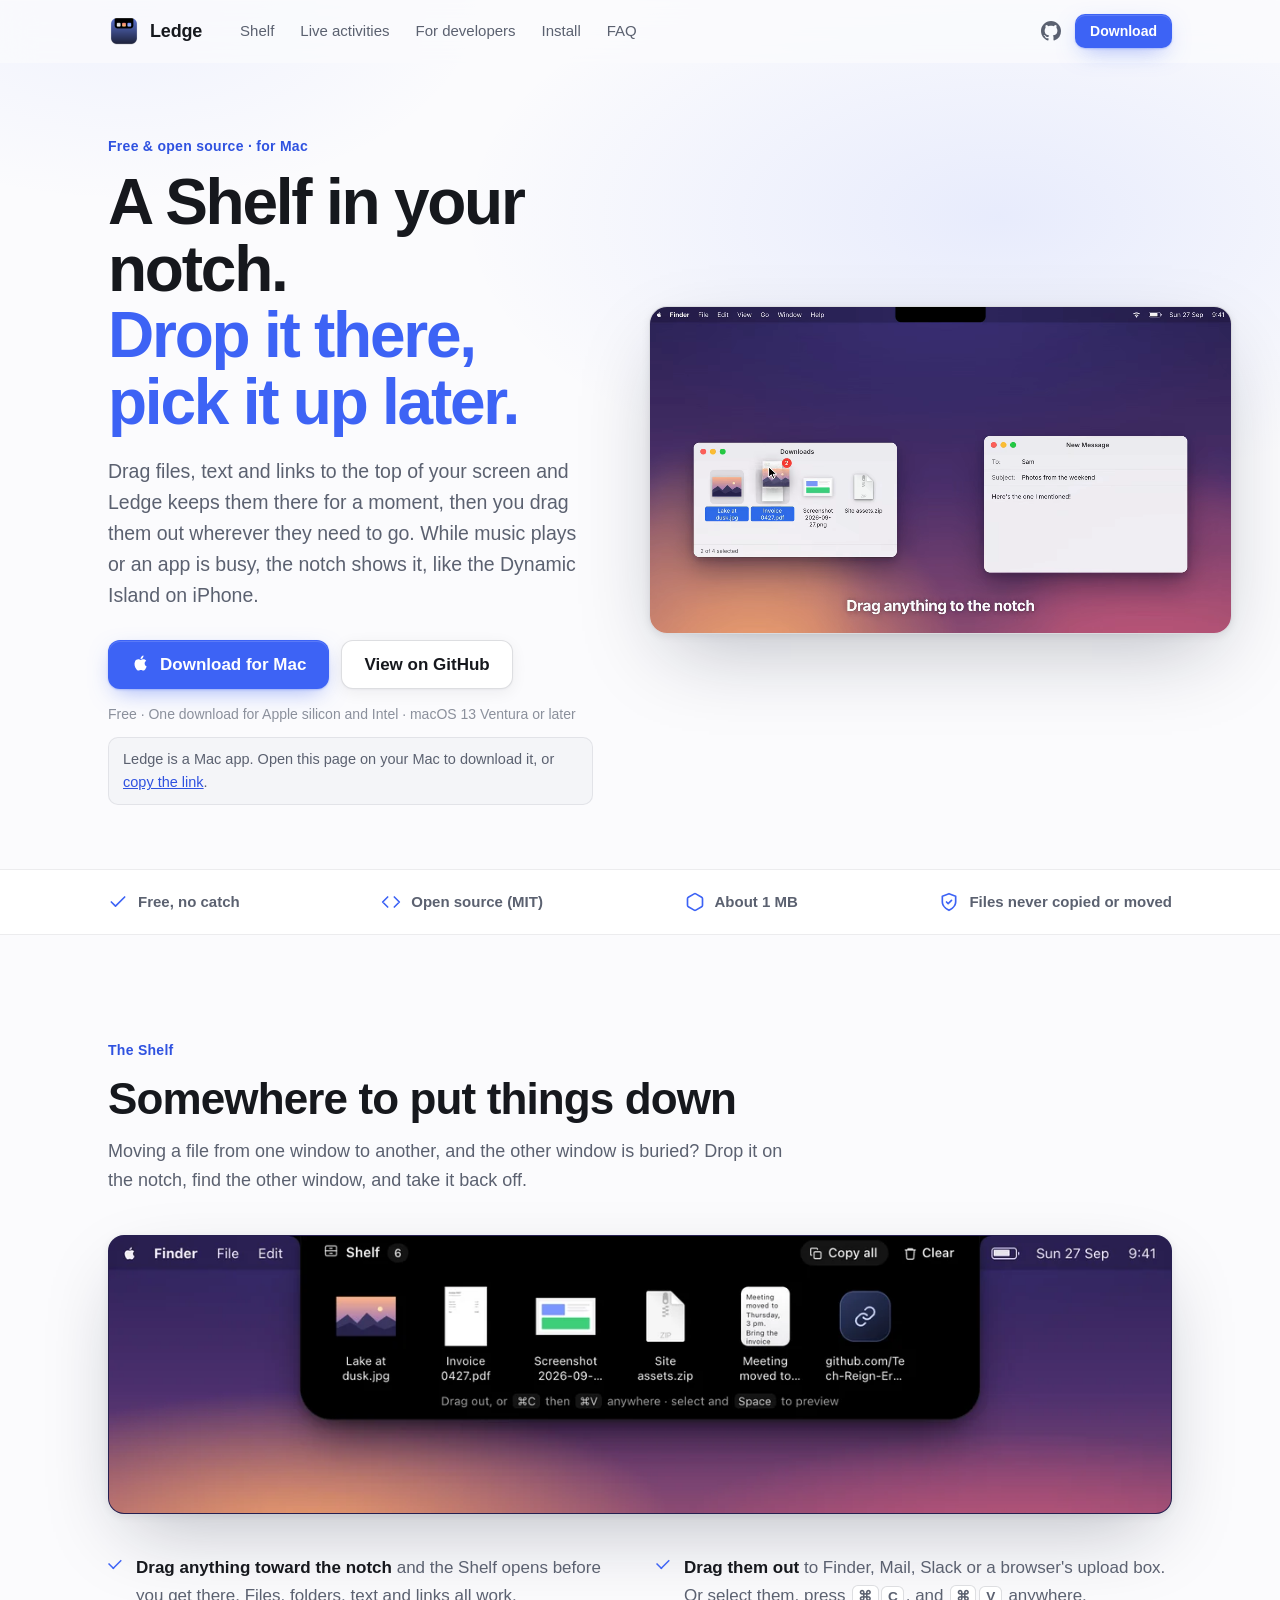
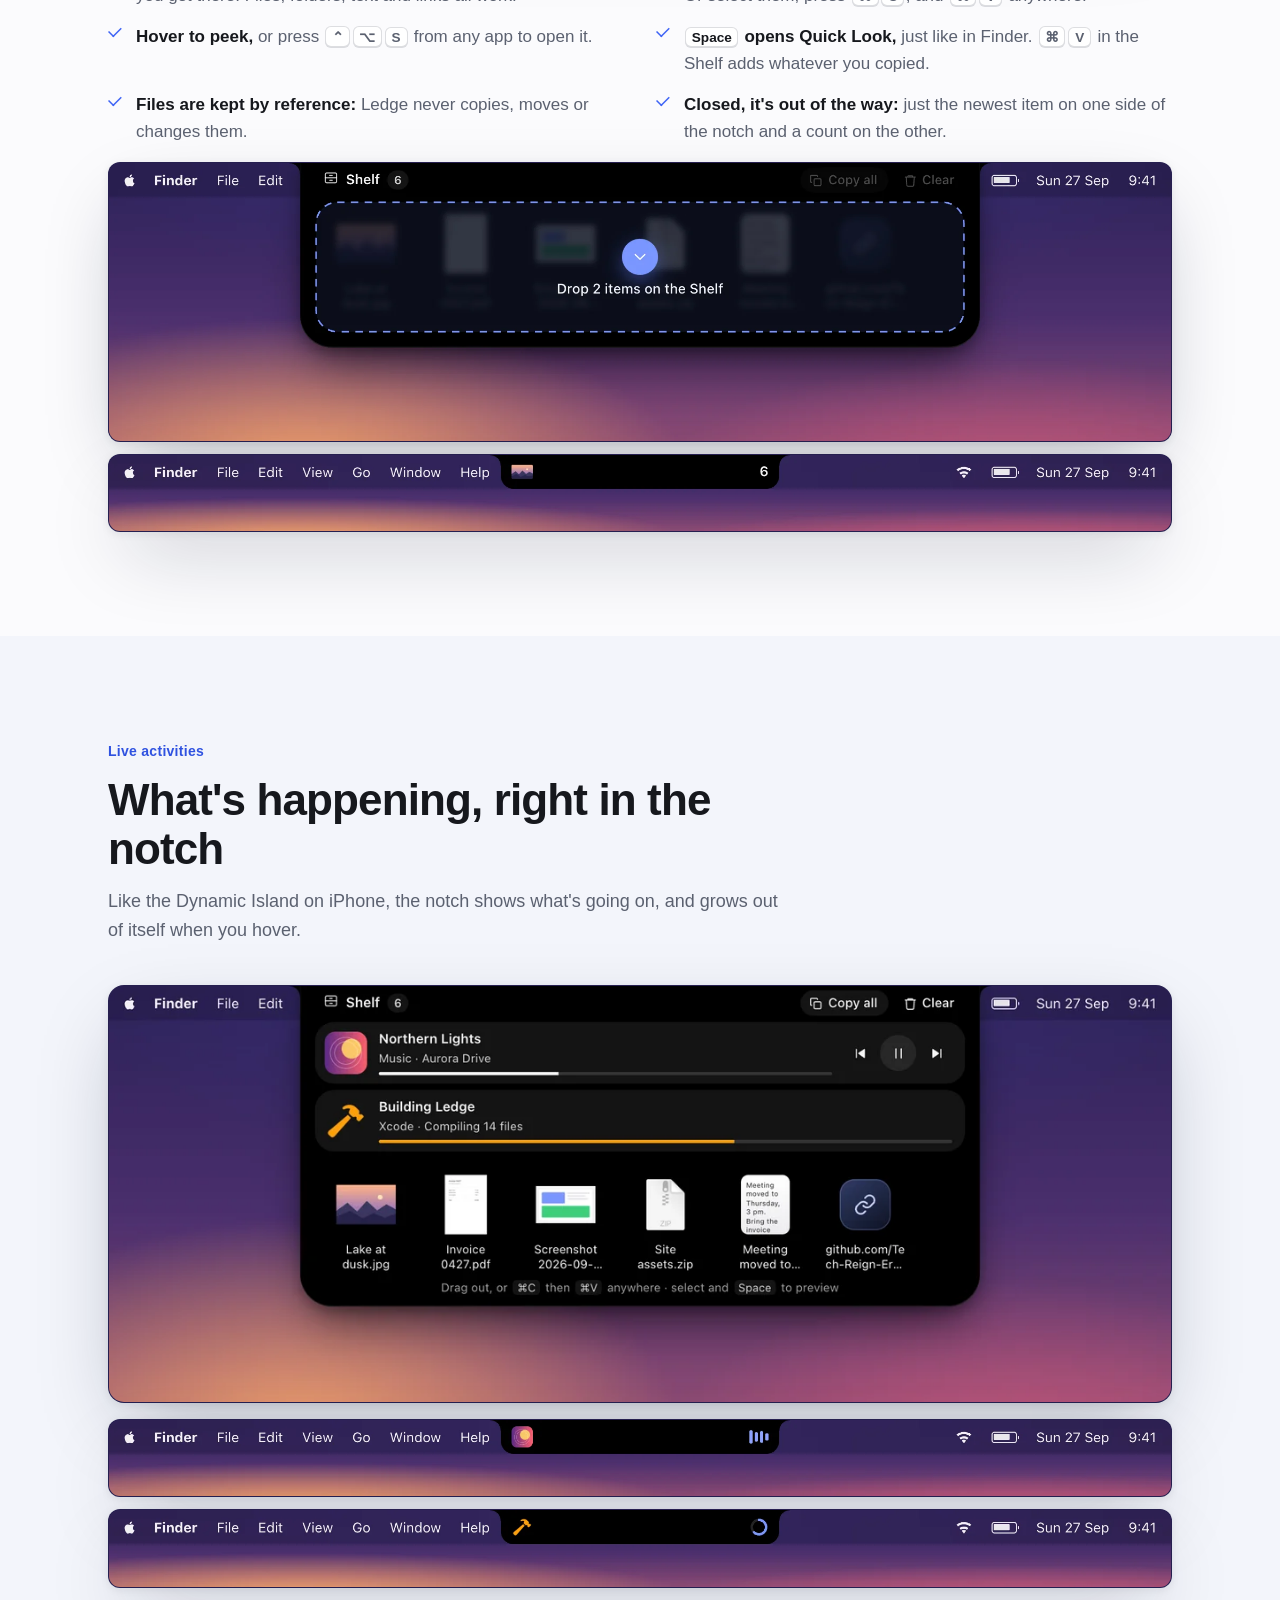
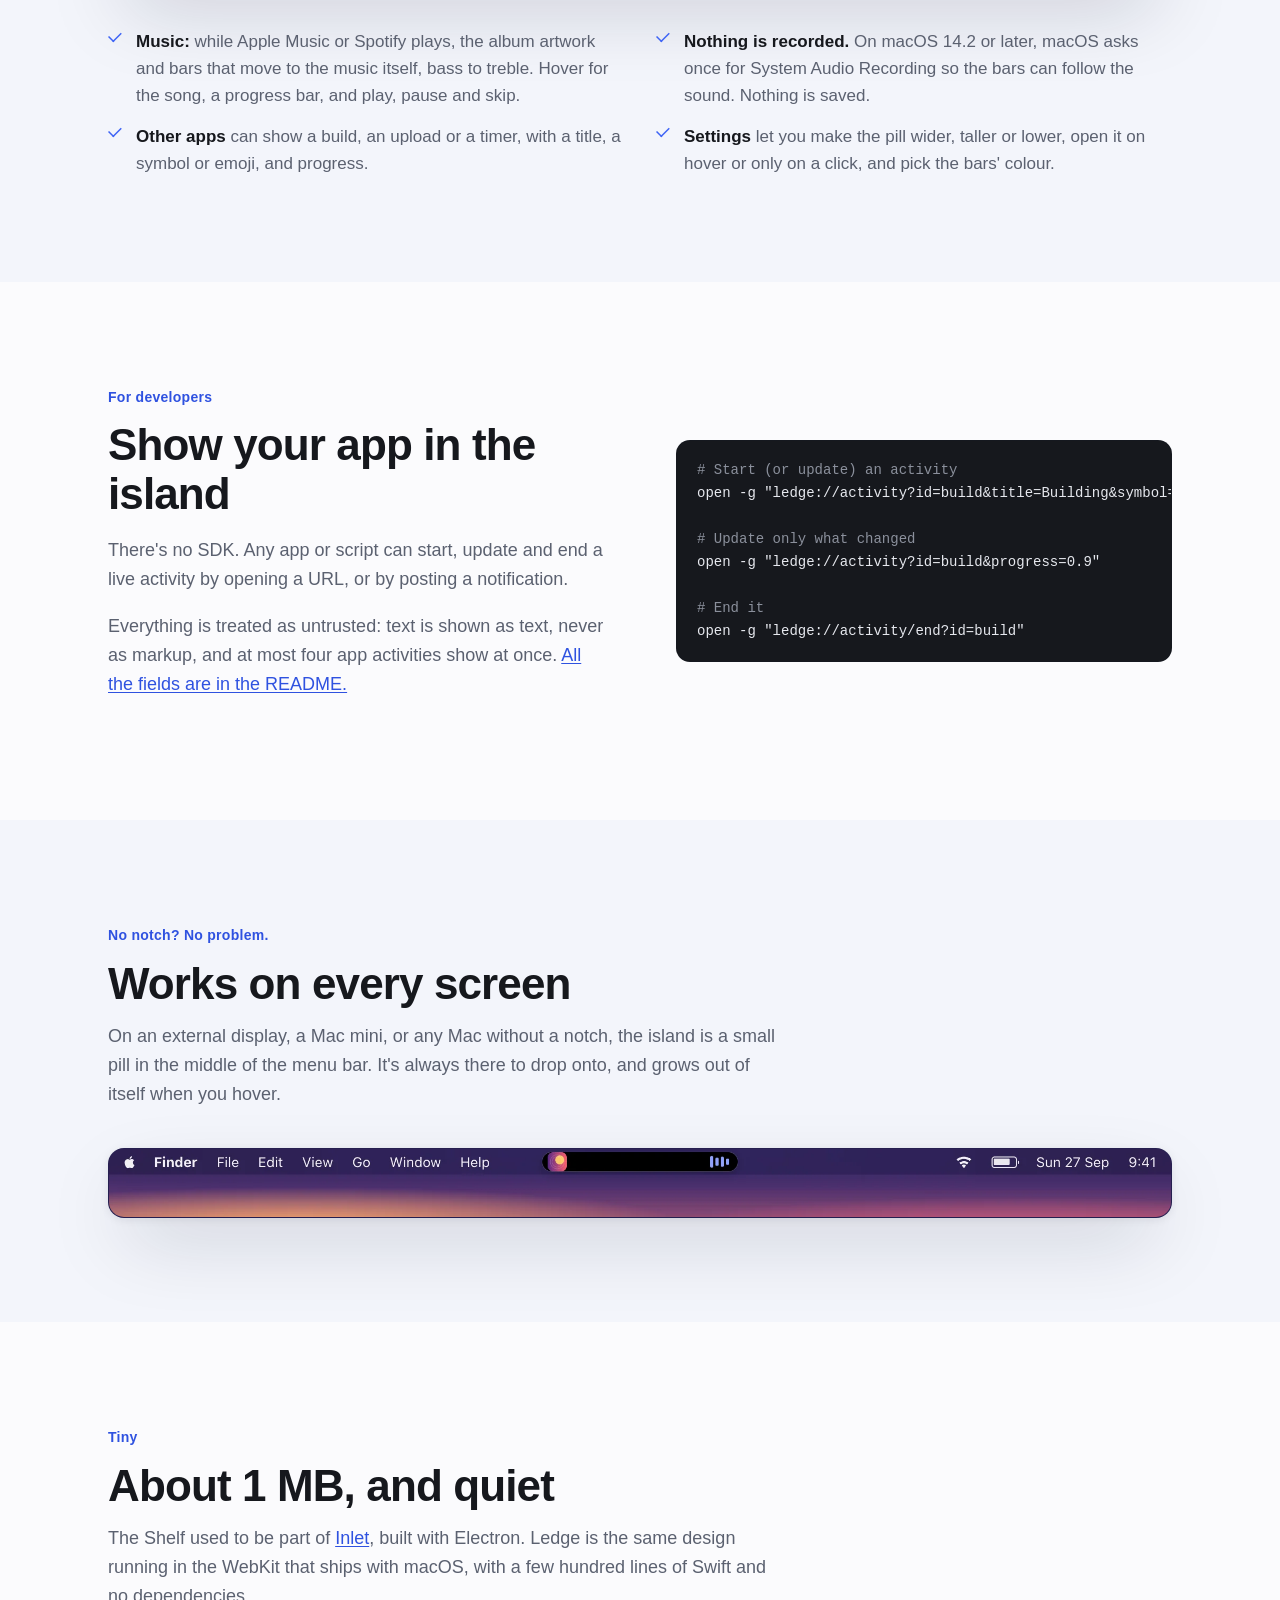
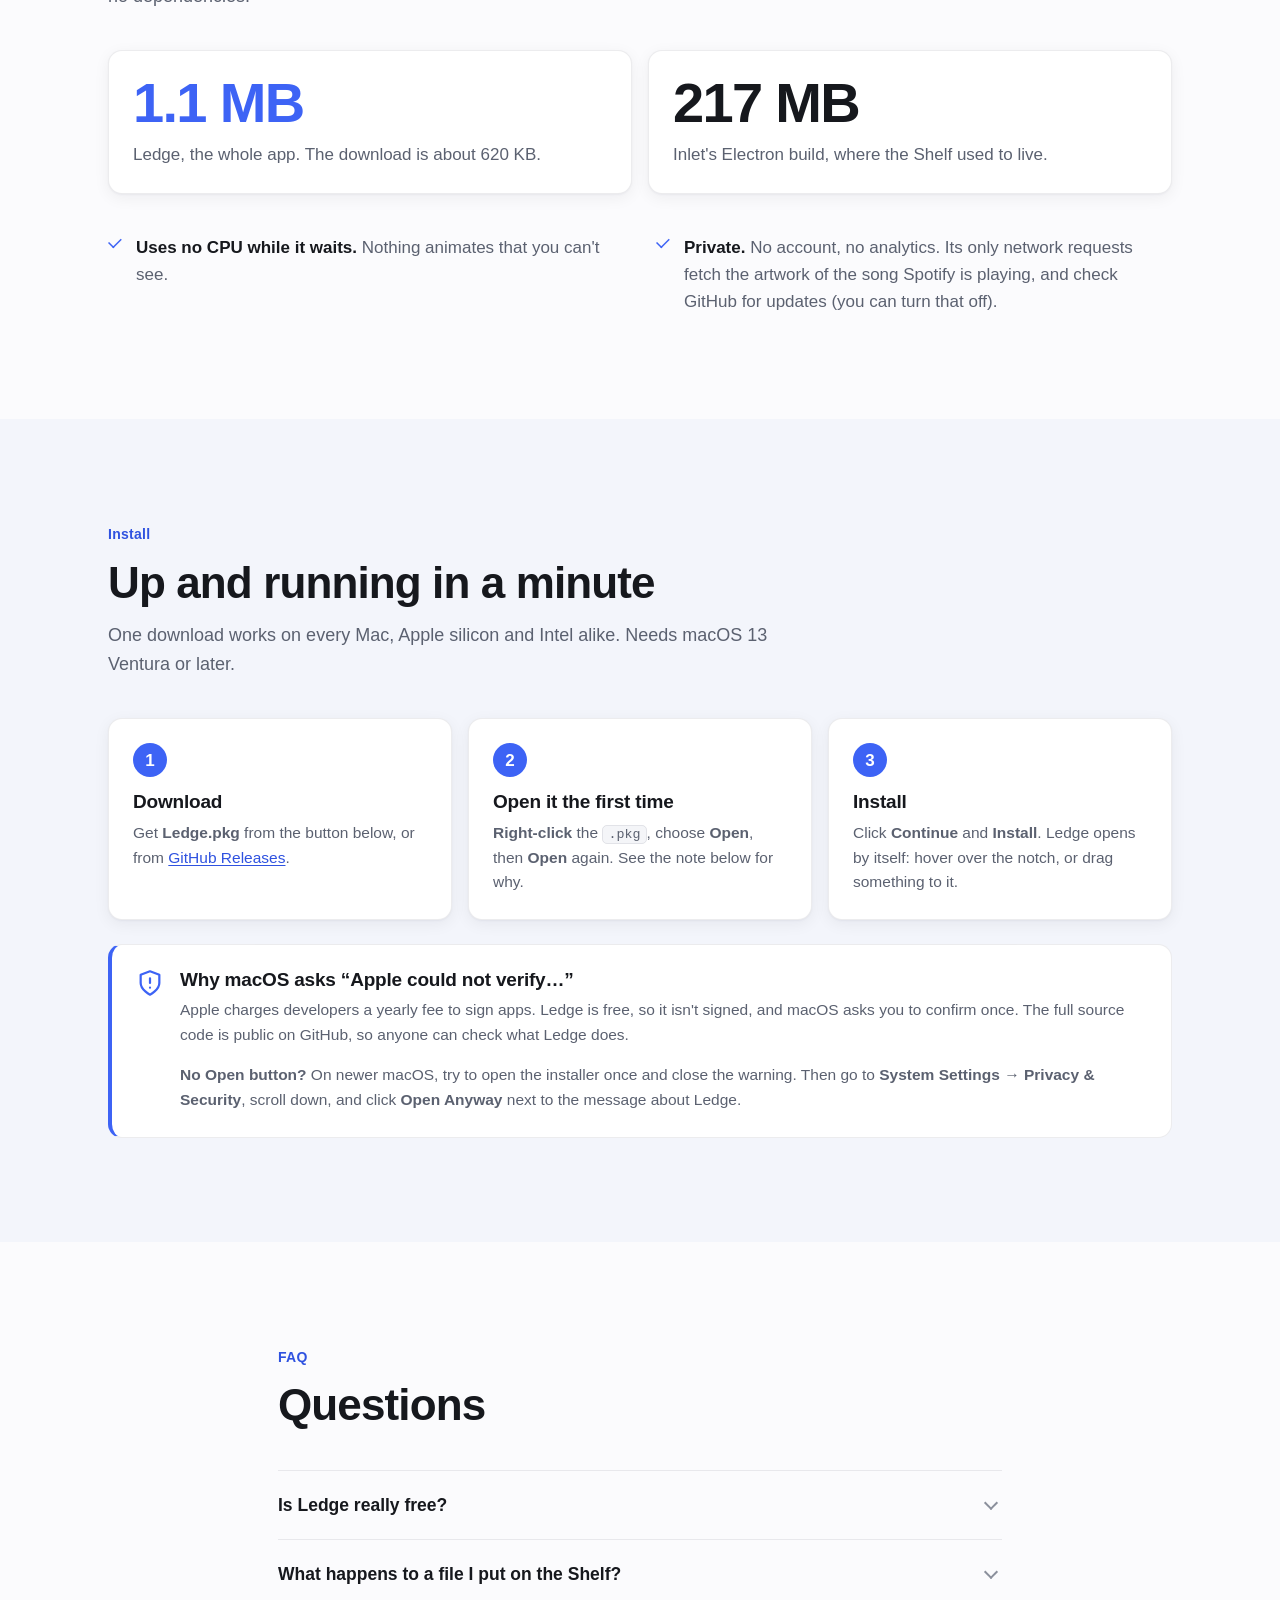
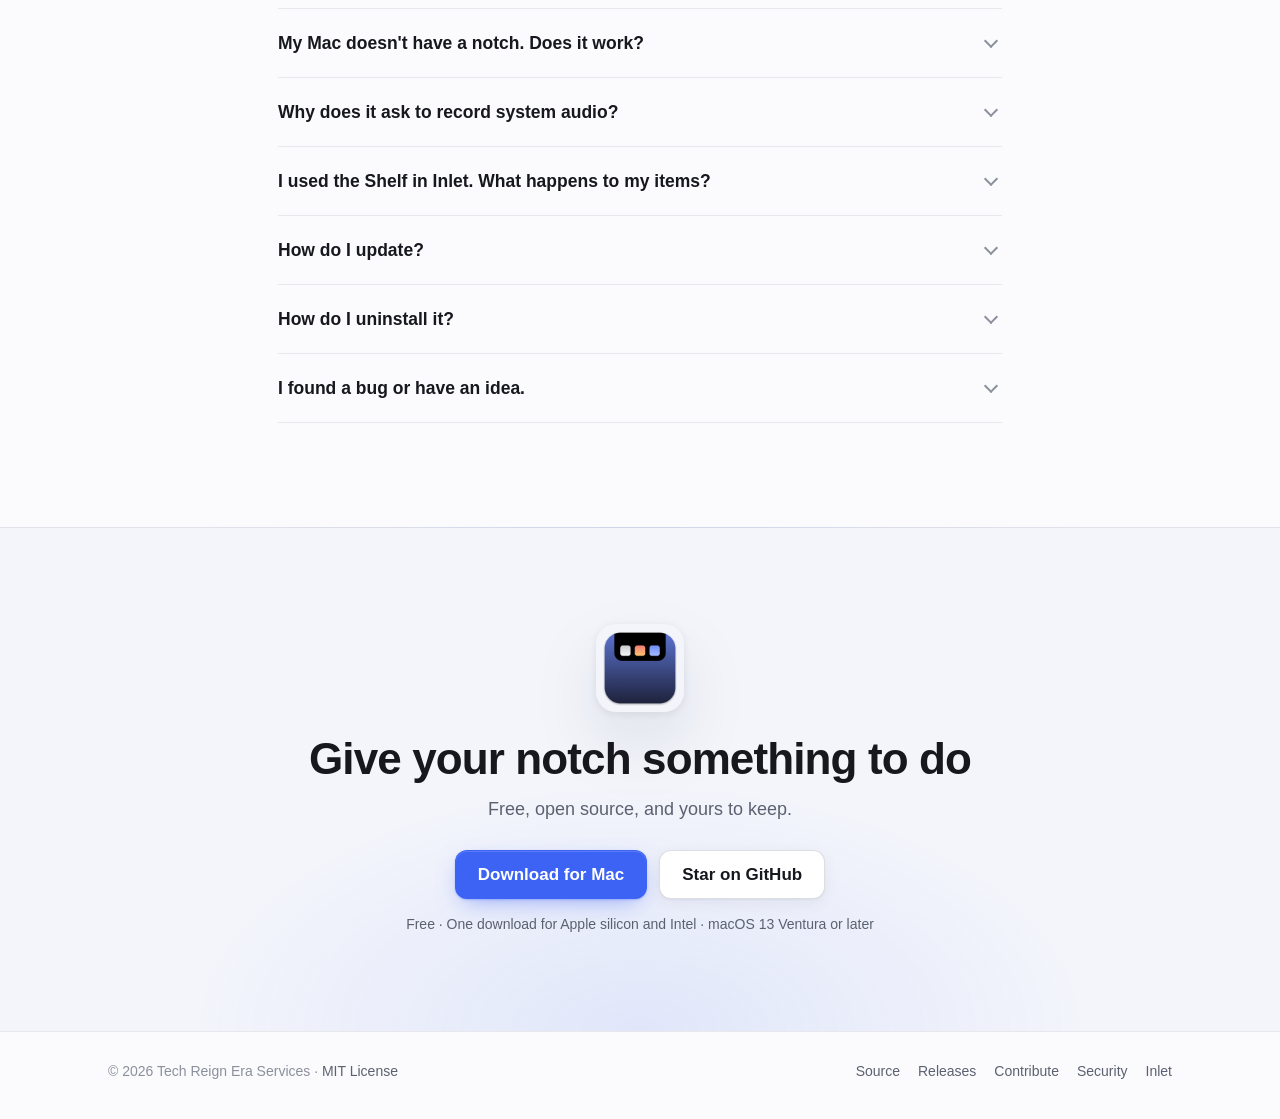
==== commit 8829eac3: "Update from inside Ledge "Check for Updates…" in the menu bar menu, and (if Settings allows, on by d" ====
--- a/site/index.html
+++ b/site/index.html
@@ -236,7 +236,7 @@
       </div>
       <ul class="points">
         <li><strong>Uses no CPU while it waits.</strong> Nothing animates that you can't see.</li>
-        <li><strong>Private.</strong> No account, no analytics. Its only network request downloads the artwork of the song Spotify is playing.</li>
+        <li><strong>Private.</strong> No account, no analytics. Its only network requests fetch the artwork of the song Spotify is playing, and check GitHub for updates (you can turn that off).</li>
       </ul>
     </div>
   </section>
